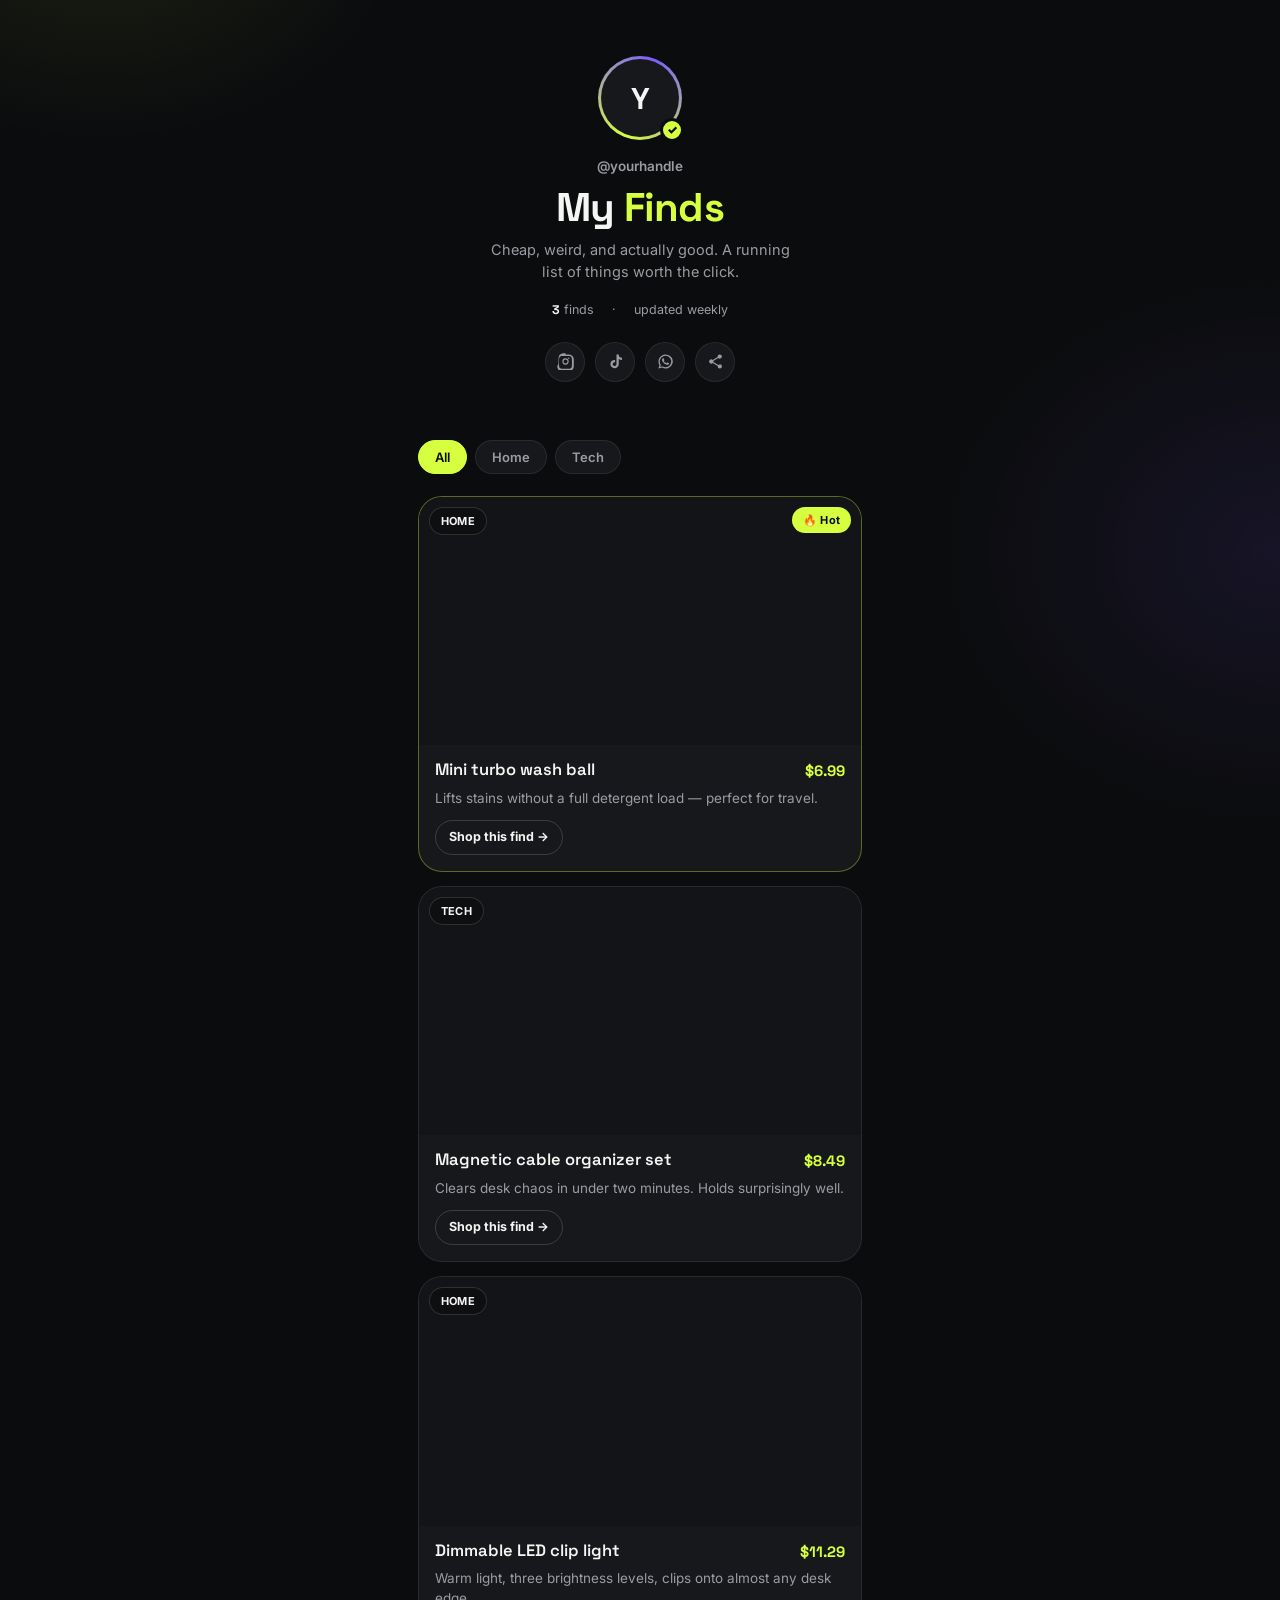
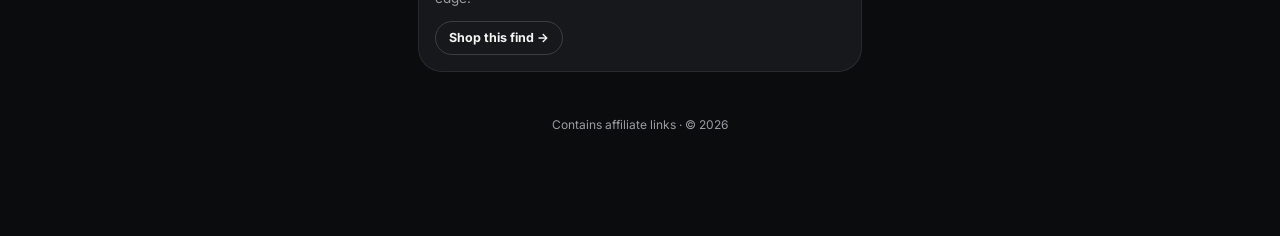
==== index.html @ ed9f6755 "Add files via upload" ====
<!DOCTYPE html>
<html lang="en">
<head>
<meta charset="UTF-8">
<meta name="viewport" content="width=device-width, initial-scale=1.0, viewport-fit=cover">
<title>My Finds — worth the click</title>
<meta name="description" content="A curated stream of finds worth clicking. Updated weekly.">
<meta name="theme-color" content="#0b0c0e">

<!-- Add to home screen from an Instagram/TikTok bio -->
<meta name="mobile-web-app-capable" content="yes">
<meta name="apple-mobile-web-app-capable" content="yes">
<meta name="apple-mobile-web-app-status-bar-style" content="black-translucent">
<meta name="apple-mobile-web-app-title" content="My Finds">

<!-- Open Graph: controls the preview when shared (WhatsApp, IG bio, X, Telegram …) -->
<meta property="og:type" content="website">
<meta property="og:site_name" content="My Finds">
<meta property="og:title" content="My Finds — worth the click">
<meta property="og:description" content="A curated stream of finds worth clicking. Updated weekly.">
<meta property="og:image" content="https://YOUR-USERNAME.github.io/YOUR-REPO/og-image.png">
<meta property="og:image:width" content="1200">
<meta property="og:image:height" content="630">
<meta property="og:url" content="https://YOUR-USERNAME.github.io/YOUR-REPO/">
<meta property="og:locale" content="en_US">

<!-- Twitter / X card -->
<meta name="twitter:card" content="summary_large_image">
<meta name="twitter:title" content="My Finds — worth the click">
<meta name="twitter:description" content="A curated stream of finds worth clicking. Updated weekly.">
<meta name="twitter:image" content="https://YOUR-USERNAME.github.io/YOUR-REPO/og-image.png">

<link rel="icon" href="og-image.png">
<link rel="stylesheet" href="style.css">
</head>
<body>

<div class="wrap">

  <header class="cover reveal">
    <div class="avatar-wrap">
      <div class="avatar">Y</div>
      <span class="badge">✓</span>
    </div>
    <p class="handle">@yourhandle</p>
    <h1>My <span class="pop">Finds</span></h1>
    <p class="sub">Cheap, weird, and actually good. A running list of things worth the click.</p>

    <div class="stats">
      <span><strong id="statCount">0</strong> finds</span>
      <span>·</span>
      <span>updated weekly</span>
    </div>

    <div class="social-row" aria-label="Social media">
      <a href="#" class="social-btn" data-platform="instagram" aria-label="Instagram" target="_blank" rel="noopener">
        <svg viewBox="0 0 24 24" width="17" height="17"><path fill="currentColor" d="M12 2.2c3.2 0 3.6 0 4.85.07 1.25.06 2.1.25 2.84.55.77.3 1.42.7 2.07 1.35.65.65 1.05 1.3 1.35 2.07.3.74.49 1.59.55 2.84.07 1.25.07 1.65.07 4.85s0 3.6-.07 4.85c-.06 1.25-.25 2.1-.55 2.84-.3.77-.7 1.42-1.35 2.07-.65.65-1.3 1.05-2.07 1.35-.74.3-1.59.49-2.84.55-1.25.07-1.65.07-4.85.07s-3.6 0-4.85-.07c-1.25-.06-2.1-.25-2.84-.55-.77-.3-1.42-.7-2.07-1.35-.65-.65-1.05-1.3-1.35-2.07-.3-.74-.49-1.59-.55-2.84C2.2 15.6 2.2 15.2 2.2 12s0-3.6.07-4.85c.06-1.25.25-2.1.55-2.84.3-.77.7-1.42 1.35-2.07C4.82 1.59 5.47 1.19 6.24.89 6.98.59 7.83.4 9.08.34 10.33.27 10.73.27 12 .27zm0 1.98c-3.14 0-3.51 0-4.75.07-1.02.05-1.57.21-1.94.36-.49.19-.84.42-1.2.79-.37.36-.6.71-.79 1.2-.15.37-.31.92-.36 1.94-.07 1.24-.07 1.61-.07 4.75s0 3.51.07 4.75c.05 1.02.21 1.57.36 1.94.19.49.42.84.79 1.2.36.37.71.6 1.2.79.37.15.92.31 1.94.36 1.24.07 1.61.07 4.75.07s3.51 0 4.75-.07c1.02-.05 1.57-.21 1.94-.36.49-.19.84-.42 1.2-.79.37-.36.6-.71.79-1.2.15-.37.31-.92.36-1.94.07-1.24.07-1.61.07-4.75s0-3.51-.07-4.75c-.05-1.02-.21-1.57-.36-1.94-.19-.49-.42-.84-.79-1.2a3.34 3.34 0 0 0-1.2-.79c-.37-.15-.92-.31-1.94-.36-1.24-.07-1.61-.07-4.75-.07zm0 3.4a4.42 4.42 0 1 1 0 8.84 4.42 4.42 0 0 1 0-8.84zm0 7.29a2.87 2.87 0 1 0 0-5.74 2.87 2.87 0 0 0 0 5.74zm5.65-7.47a1.03 1.03 0 1 1-2.06 0 1.03 1.03 0 0 1 2.06 0z"/></svg>
      </a>
      <a href="#" class="social-btn" data-platform="tiktok" aria-label="TikTok" target="_blank" rel="noopener">
        <svg viewBox="0 0 24 24" width="17" height="17"><path fill="currentColor" d="M16.6 2h-3.2v13.7a2.7 2.7 0 1 1-2-2.6V9.8a5.9 5.9 0 1 0 5.2 5.86V8.4a7.9 7.9 0 0 0 4.6 1.47V6.7a4.6 4.6 0 0 1-4.6-4.7z"/></svg>
      </a>
      <a href="#" class="social-btn" data-platform="whatsapp" aria-label="WhatsApp" target="_blank" rel="noopener">
        <svg viewBox="0 0 24 24" width="17" height="17"><path fill="currentColor" d="M12 2a10 10 0 0 0-8.6 15L2 22l5.2-1.36A10 10 0 1 0 12 2zm0 18.1a8.06 8.06 0 0 1-4.12-1.13l-.3-.18-3.08.8.82-3-.2-.31A8.1 8.1 0 1 1 12 20.1zm4.44-6.06c-.24-.12-1.44-.71-1.66-.79-.22-.08-.38-.12-.55.12-.16.24-.63.79-.77.95-.14.16-.28.18-.52.06-.24-.12-1.02-.38-1.94-1.2-.72-.64-1.2-1.43-1.34-1.67-.14-.24-.02-.37.11-.49.11-.11.24-.28.36-.42.12-.14.16-.24.24-.4.08-.16.04-.3-.02-.42-.06-.12-.55-1.32-.75-1.8-.2-.48-.4-.42-.55-.42h-.47c-.16 0-.42.06-.64.3-.22.24-.85.83-.85 2.02 0 1.19.87 2.35.99 2.51.12.16 1.71 2.61 4.14 3.66.58.25 1.03.4 1.38.51.58.18 1.11.16 1.53.1.47-.07 1.44-.59 1.64-1.16.2-.57.2-1.06.14-1.16-.06-.1-.22-.16-.46-.28z"/></svg>
      </a>
      <button class="social-btn" id="shareBtn" aria-label="Share this page" type="button">
        <svg viewBox="0 0 24 24" width="17" height="17"><path fill="currentColor" d="M18 16.08c-.76 0-1.44.3-1.96.77L8.91 12.7a3.2 3.2 0 0 0 0-1.4l7.05-4.11c.54.5 1.25.81 2.04.81a3 3 0 1 0-3-3c0 .24.03.48.08.7L8.03 9.81a3 3 0 1 0 0 4.38l7.13 4.16c-.05.21-.08.43-.08.65a3 3 0 1 0 3-3z"/></svg>
      </button>
    </div>
  </header>

  <nav class="filters" id="filters" aria-label="Filter by category"></nav>

  <main class="grid" id="grid">
    <div class="empty">Loading finds …</div>
  </main>

  <footer>
    <p>Contains affiliate links · &copy; <span id="year"></span></p>
  </footer>

</div>

<div class="toast" id="toast"></div>

<script src="app.js"></script>
</body>
</html>
---- style.css ----
/* =========================================================
   My Finds — modern link-in-bio design
   Palette: near-black + electric lime pop + violet glow
   Display/UI: Space Grotesk (headings) + Inter (body)
   ========================================================= */

@import url('https://fonts.googleapis.com/css2?family=Space+Grotesk:wght@500;600;700&family=Inter:wght@400;500;600;700;800&display=swap');

:root{
  --bg:        #0b0c0e;
  --bg-soft:   #131417;
  --card:      #17181c;
  --card-hi:   #1d1f24;
  --line:      rgba(255,255,255,0.08);
  --line-hi:   rgba(255,255,255,0.16);
  --text:      #f5f6f3;
  --text-dim:  #9a9ca3;
  --lime:      #d6ff3f;
  --lime-dim:  #a8cc32;
  --violet:    #7c5cff;
  --shadow:    0 20px 45px -22px rgba(0,0,0,0.6);
  --radius-lg: 24px;
  --radius-md: 16px;
  --radius-sm: 10px;
}

*{ box-sizing: border-box; }
html{ scroll-behavior: smooth; }

body{
  margin: 0;
  background:
    radial-gradient(520px 420px at 8% -6%, rgba(214,255,63,0.09), transparent 60%),
    radial-gradient(620px 500px at 100% 30%, rgba(124,92,255,0.10), transparent 55%),
    var(--bg);
  color: var(--text);
  font-family: 'Inter', system-ui, sans-serif;
  line-height: 1.5;
  -webkit-font-smoothing: antialiased;
}

::selection{ background: var(--lime); color: var(--bg); }
a{ color: inherit; }

:focus-visible{
  outline: 2px solid var(--lime);
  outline-offset: 3px;
  border-radius: 6px;
}

.wrap{
  max-width: 480px;
  margin: 0 auto;
  padding: 0 18px 90px;
}

/* ---------- Header / bio ---------- */

.cover{
  padding: 56px 0 28px;
  text-align: center;
}

.avatar-wrap{
  position: relative;
  width: 84px; height: 84px;
  margin: 0 auto 16px;
}

.avatar{
  width: 84px; height: 84px;
  border-radius: 50%;
  background: var(--card);
  border: 3px solid transparent;
  background-image:
    linear-gradient(var(--card), var(--card)),
    conic-gradient(from 200deg, var(--lime), var(--violet), var(--lime));
  background-origin: border-box;
  background-clip: padding-box, border-box;
  display: flex; align-items: center; justify-content: center;
  font-family: 'Space Grotesk', sans-serif;
  font-weight: 700;
  font-size: 30px;
}

.avatar-wrap .badge{
  position: absolute;
  right: -2px; bottom: -2px;
  width: 24px; height: 24px;
  border-radius: 50%;
  background: var(--lime);
  color: var(--bg);
  display: flex; align-items: center; justify-content: center;
  border: 3px solid var(--bg);
  font-size: 12px;
  font-weight: 900;
}

.handle{
  font-size: 13.5px;
  font-weight: 600;
  color: var(--text-dim);
  margin: 0 0 10px;
}

.cover h1{
  font-family: 'Space Grotesk', sans-serif;
  font-weight: 700;
  font-size: clamp(1.9rem, 8vw, 2.5rem);
  line-height: 1.08;
  margin: 0 0 10px;
  letter-spacing: -0.02em;
}

.cover h1 .pop{ color: var(--lime); }

.cover p.sub{
  color: var(--text-dim);
  font-size: 14.5px;
  max-width: 34ch;
  margin: 0 auto;
}

.stats{
  display: flex;
  justify-content: center;
  gap: 18px;
  margin-top: 18px;
  font-size: 12.5px;
  color: var(--text-dim);
}

.stats strong{
  color: var(--text);
  font-family: 'Space Grotesk', sans-serif;
  font-weight: 700;
}

/* ---------- Social row ---------- */

.social-row{
  display: flex;
  justify-content: center;
  gap: 10px;
  margin-top: 22px;
}

.social-btn{
  width: 40px; height: 40px;
  border-radius: 50%;
  display: flex; align-items: center; justify-content: center;
  background: var(--card);
  border: 1px solid var(--line);
  color: var(--text-dim);
  text-decoration: none;
  cursor: pointer;
  transition: transform .15s ease, border-color .15s ease, color .15s ease, background .15s ease;
}

.social-btn:hover{
  color: var(--bg);
  background: var(--lime);
  border-color: var(--lime);
  transform: translateY(-2px);
}

/* ---------- Filter chips ---------- */

.filters{
  display: flex;
  gap: 8px;
  margin: 30px 0 20px;
  overflow-x: auto;
  padding-bottom: 2px;
  scrollbar-width: none;
}
.filters::-webkit-scrollbar{ display: none; }

.chip{
  flex: 0 0 auto;
  font-family: 'Inter', sans-serif;
  font-size: 13px;
  font-weight: 600;
  color: var(--text-dim);
  background: var(--card);
  border: 1px solid var(--line);
  padding: 8px 16px;
  border-radius: 999px;
  cursor: pointer;
  white-space: nowrap;
  transition: all .15s ease;
}

.chip:hover{ border-color: var(--line-hi); color: var(--text); }

.chip.active{
  background: var(--lime);
  border-color: var(--lime);
  color: var(--bg);
}

/* ---------- Find cards ---------- */

.grid{
  display: flex;
  flex-direction: column;
  gap: 14px;
}

.find-card{
  display: block;
  background: var(--card);
  border: 1px solid var(--line);
  border-radius: var(--radius-lg);
  overflow: hidden;
  text-decoration: none;
  color: inherit;
  transition: transform .16s ease, border-color .16s ease, background .16s ease;
}

.find-card:hover{
  transform: translateY(-3px);
  border-color: var(--line-hi);
  background: var(--card-hi);
}

.find-card .thumb-wrap{
  position: relative;
  width: 100%;
  aspect-ratio: 16 / 9;
  background: var(--bg-soft);
  overflow: hidden;
}

.find-card .thumb{
  width: 100%; height: 100%;
  object-fit: cover;
  display: block;
}

.find-card .cat-badge,
.find-card .hot-badge{
  position: absolute;
  top: 10px;
  font-size: 11px;
  font-weight: 700;
  letter-spacing: .02em;
  padding: 5px 11px;
  border-radius: 999px;
  backdrop-filter: blur(6px);
}

.find-card .cat-badge{
  left: 10px;
  background: rgba(11,12,14,0.55);
  border: 1px solid rgba(255,255,255,0.14);
  color: var(--text);
  text-transform: uppercase;
}

.find-card .hot-badge{
  right: 10px;
  background: var(--lime);
  color: var(--bg);
}

.find-card .body{
  padding: 15px 16px 16px;
}

.find-card .row-top{
  display: flex;
  align-items: flex-start;
  justify-content: space-between;
  gap: 10px;
  margin-bottom: 5px;
}

.find-card h3{
  font-family: 'Space Grotesk', sans-serif;
  font-weight: 600;
  font-size: 16.5px;
  margin: 0;
  line-height: 1.25;
}

.find-card .price{
  font-family: 'Space Grotesk', sans-serif;
  font-weight: 700;
  font-size: 15px;
  color: var(--lime);
  white-space: nowrap;
  flex-shrink: 0;
}

.find-card p{
  margin: 0 0 12px;
  font-size: 13.5px;
  color: var(--text-dim);
  overflow: hidden;
  text-overflow: ellipsis;
  display: -webkit-box;
  -webkit-line-clamp: 2;
  -webkit-box-orient: vertical;
}

.find-card .cta{
  display: inline-flex;
  align-items: center;
  gap: 6px;
  font-size: 12.5px;
  font-weight: 700;
  color: var(--text);
  border: 1px solid var(--line-hi);
  padding: 7px 13px;
  border-radius: 999px;
  transition: background .16s ease, color .16s ease, border-color .16s ease;
}

.find-card:hover .cta{
  background: var(--lime);
  border-color: var(--lime);
  color: var(--bg);
}

.find-card.featured{
  border-color: rgba(214,255,63,0.35);
}

/* ---------- Empty state ---------- */

.empty{
  text-align: center;
  padding: 54px 20px;
  color: var(--text-dim);
  font-size: 14px;
  border: 1px dashed var(--line);
  border-radius: var(--radius-lg);
}

/* ---------- Footer ---------- */

footer{
  text-align: center;
  margin-top: 44px;
  color: var(--text-dim);
  font-size: 12px;
}

footer a{
  color: var(--lime);
  text-decoration: none;
}

/* ---------- Toast ---------- */

.toast{
  position: fixed;
  left: 50%;
  bottom: 26px;
  transform: translate(-50%, 20px);
  background: var(--lime);
  color: var(--bg);
  font-size: 13px;
  font-weight: 700;
  padding: 11px 20px;
  border-radius: 999px;
  box-shadow: var(--shadow);
  opacity: 0;
  pointer-events: none;
  transition: opacity .25s ease, transform .25s ease;
  z-index: 50;
}

.toast.show{ opacity: 1; transform: translate(-50%, 0); }

/* ---------- Reveal animation ---------- */

.reveal{ animation: fadeUp .6s cubic-bezier(.22,.68,0,1.01) both; }
.grid .find-card{ animation: fadeUp .5s cubic-bezier(.22,.68,0,1.01) both; }

@keyframes fadeUp{
  from{ opacity: 0; transform: translateY(14px); }
  to{ opacity: 1; transform: translateY(0); }
}

@media (prefers-reduced-motion: reduce){
  html{ scroll-behavior: auto; }
  .find-card, .social-btn, .toast, .chip{ transition: none; }
  .reveal, .grid .find-card{ animation: none; }
}

/* =========================================================
   Admin area — same system, functional chrome
   ========================================================= */

.admin-shell{
  max-width: 640px;
  margin: 0 auto;
  padding: 44px 18px 90px;
}

.admin-header{
  display: flex;
  align-items: baseline;
  justify-content: space-between;
  gap: 16px;
  margin-bottom: 4px;
  flex-wrap: wrap;
}

.admin-header h1{
  font-family: 'Space Grotesk', sans-serif;
  font-weight: 700;
  font-size: 1.6rem;
  margin: 0;
}

.status-pill{
  font-size: 11.5px;
  font-weight: 700;
  letter-spacing: .04em;
  text-transform: uppercase;
  padding: 5px 12px;
  border-radius: 999px;
  border: 1px solid var(--line);
  color: var(--text-dim);
}

.status-pill.ok{ color: #8fe08a; border-color: rgba(143,224,138,0.35); background: rgba(143,224,138,0.08); }
.status-pill.err{ color: #ff8a8a; border-color: rgba(255,138,138,0.35); background: rgba(255,138,138,0.08); }

.panel{
  background: var(--card);
  border: 1px solid var(--line);
  border-radius: var(--radius-lg);
  padding: 22px;
  margin-top: 20px;
}

.panel h2{
  font-family: 'Space Grotesk', sans-serif;
  font-weight: 600;
  font-size: 1.02rem;
  margin: 0 0 6px;
}

.panel .hint{
  color: var(--text-dim);
  font-size: 12.5px;
  margin: 0 0 16px;
  line-height: 1.6;
}

.field{ margin-bottom: 14px; }

.field label{
  display: block;
  font-size: 11.5px;
  font-weight: 700;
  letter-spacing: .03em;
  text-transform: uppercase;
  color: var(--lime);
  margin-bottom: 6px;
}

.field input,
.field textarea,
.field select{
  width: 100%;
  background: var(--bg-soft);
  border: 1px solid var(--line);
  color: var(--text);
  padding: 11px 13px;
  border-radius: var(--radius-sm);
  font-family: 'Inter', sans-serif;
  font-size: 14px;
}

.field input:focus,
.field textarea:focus,
.field select:focus{ border-color: var(--lime); }

.field textarea{ min-height: 78px; resize: vertical; }

.row2{ display: grid; grid-template-columns: 1fr 1fr; gap: 14px; }

.btn{
  display: inline-flex;
  align-items: center;
  justify-content: center;
  gap: 8px;
  background: var(--lime);
  color: var(--bg);
  border: none;
  font-family: 'Inter', sans-serif;
  font-weight: 700;
  font-size: 14px;
  padding: 12px 20px;
  border-radius: var(--radius-sm);
  cursor: pointer;
  transition: transform .15s ease, opacity .15s ease;
}

.btn:hover{ transform: translateY(-1px); }
.btn:disabled{ opacity: .5; cursor: not-allowed; transform: none; }

.btn.secondary{ background: transparent; color: var(--text); border: 1px solid var(--line-hi); }
.btn.danger{ background: transparent; color: #ff8a8a; border: 1px solid rgba(255,138,138,0.4); }
.btn.small{ padding: 8px 14px; font-size: 13px; }

.admin-list{ display: flex; flex-direction: column; gap: 10px; margin-top: 20px; }

.admin-row{
  display: grid;
  grid-template-columns: 52px 1fr auto;
  align-items: center;
  gap: 14px;
  background: var(--card);
  border: 1px solid var(--line);
  border-radius: var(--radius-sm);
  padding: 10px 14px;
}

.admin-row img{ width: 52px; height: 52px; border-radius: 8px; object-fit: cover; background: var(--bg-soft); }
.admin-row .title{ font-weight: 700; font-size: 14px; }
.admin-row .sub{ color: var(--text-dim); font-size: 12.5px; }
.admin-row .actions{ display: flex; gap: 8px; }

.notice{
  font-size: 13px;
  padding: 12px 14px;
  border-radius: var(--radius-sm);
  border: 1px solid var(--line);
  color: var(--text-dim);
  margin-top: 14px;
}

.notice.warn{ color: var(--lime); border-color: rgba(214,255,63,0.3); background: rgba(214,255,63,0.06); }

.lock-screen{ min-height: 100vh; display: flex; align-items: center; justify-content: center; padding: 20px; }

.lock-card{
  max-width: 420px;
  width: 100%;
  background: var(--card);
  border: 1px solid var(--line-hi);
  border-radius: var(--radius-lg);
  padding: 30px;
  box-shadow: var(--shadow);
}

.lock-card h1{ font-family: 'Space Grotesk', sans-serif; font-size: 1.4rem; margin: 0 0 6px; }
.lock-card p{ color: var(--text-dim); font-size: 13px; margin: 0 0 20px; line-height: 1.6; }

.checkbox-row{
  display: flex;
  align-items: center;
  gap: 8px;
  margin: 14px 0 20px;
  font-size: 12.5px;
  color: var(--text-dim);
}
.checkbox-row input{ accent-color: var(--lime); }

@media (max-width: 480px){
  .row2{ grid-template-columns: 1fr; }
  .admin-row{ grid-template-columns: 44px 1fr; }
  .admin-row .actions{ grid-column: 1 / -1; justify-content: flex-end; }
}
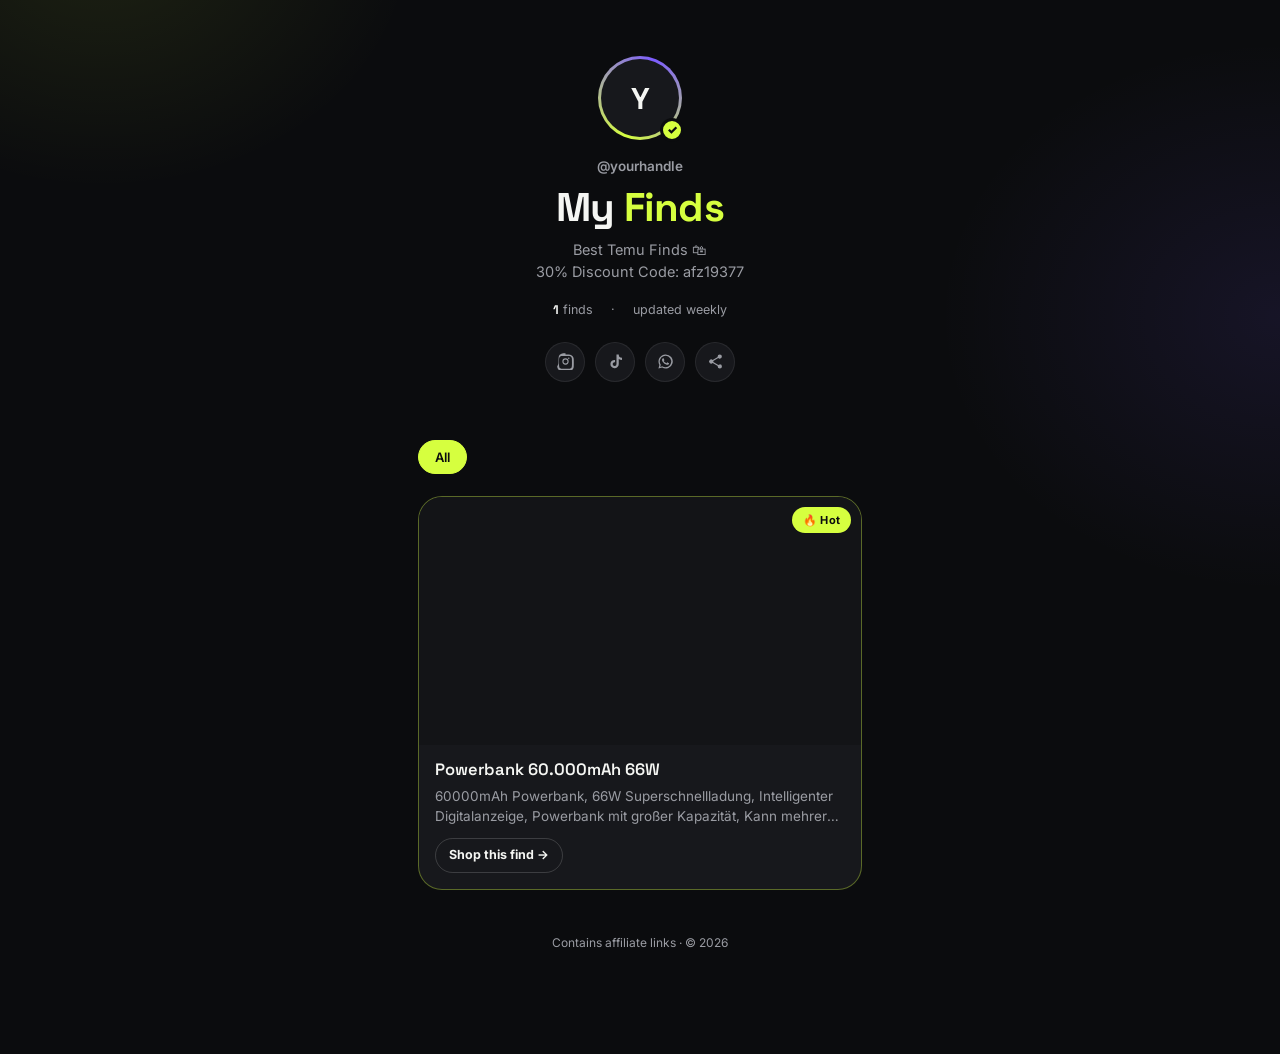
==== commit 4edb75d2: "Update subtitle to promote discount code" ====
--- a/index.html
+++ b/index.html
@@ -44,7 +44,7 @@
     </div>
     <p class="handle">@yourhandle</p>
     <h1>My <span class="pop">Finds</span></h1>
-    <p class="sub">Cheap, weird, and actually good. A running list of things worth the click.</p>
+    <p class="sub">Best Temu Finds 🛍 <br> 30% Discount Code: afz19377 </p>
 
     <div class="stats">
       <span><strong id="statCount">0</strong> finds</span>
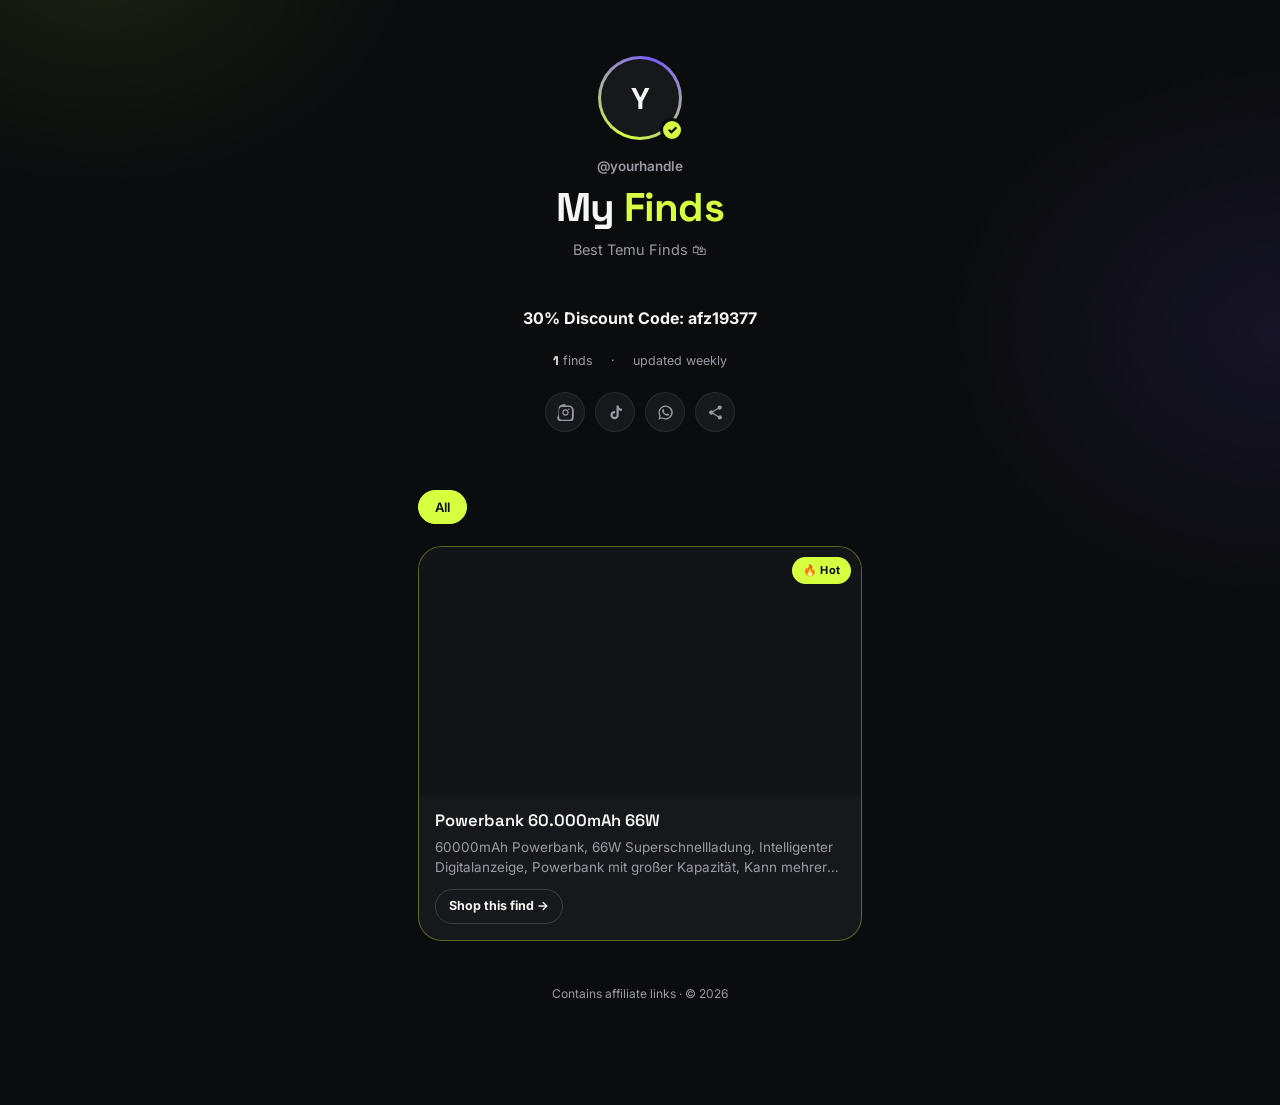
==== commit 35210538: "Revise discount code format in index.html Updated discount code presentation in the subheading." ====
--- a/index.html
+++ b/index.html
@@ -44,7 +44,7 @@
     </div>
     <p class="handle">@yourhandle</p>
     <h1>My <span class="pop">Finds</span></h1>
-    <p class="sub">Best Temu Finds 🛍 <br> 30% Discount Code: afz19377 </p>
+    <p class="sub">Best Temu Finds 🛍 </p> <br> <h4>30% Discount Code: afz19377 </h4>
 
     <div class="stats">
       <span><strong id="statCount">0</strong> finds</span>
